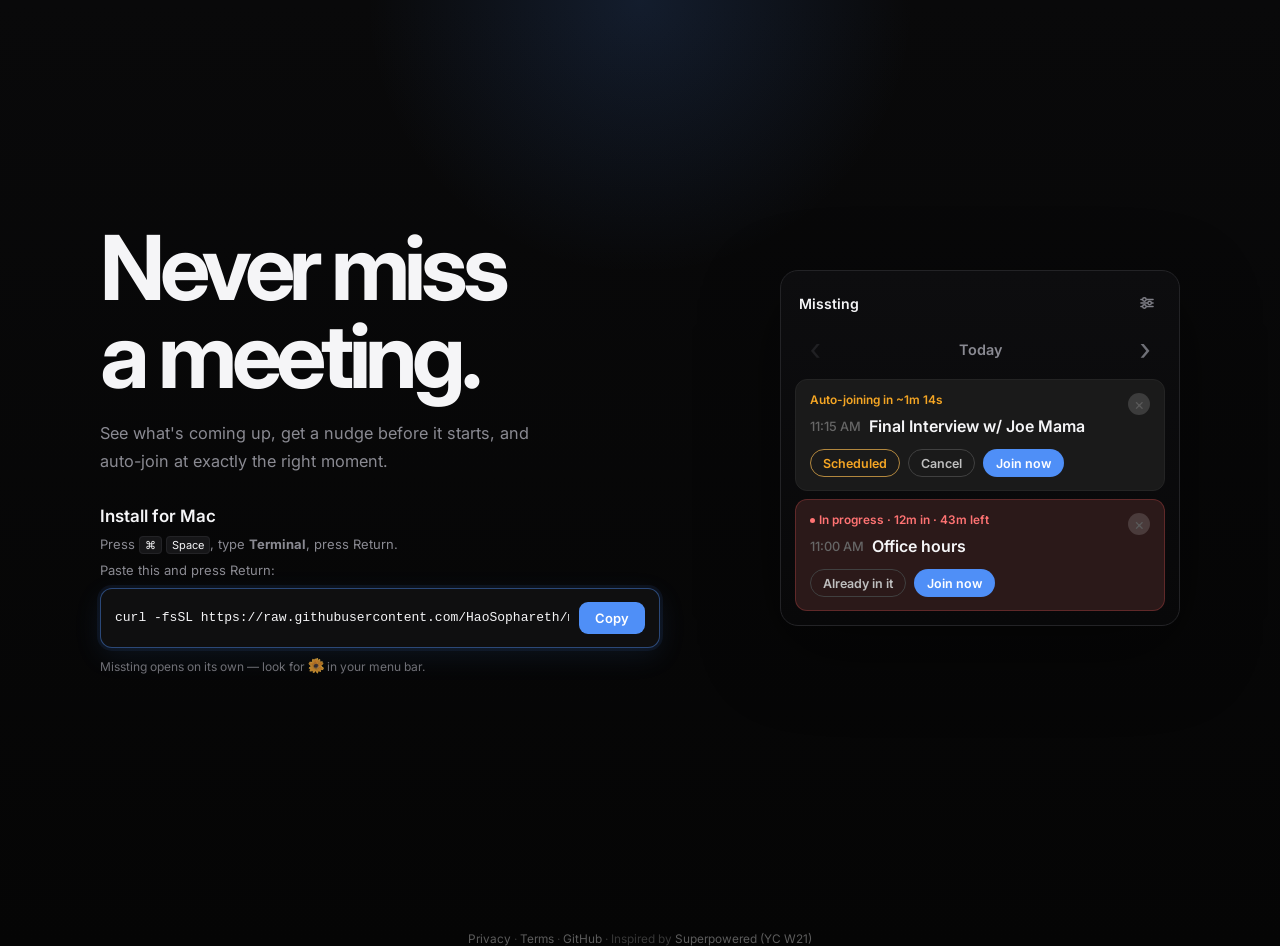
==== index.html @ d088565a "Bring back the quick Cmd+Space/Terminal instruction as a short line, not a full step" ====
<!DOCTYPE html>
<html lang="en">
  <head>
    <meta charset="UTF-8" />
    <meta name="viewport" content="width=device-width, initial-scale=1.0" />
    <title>Missting</title>
    <meta
      name="description"
      content="A menu bar app that notifies and auto-launches Google Calendar links so you're always early."
    />
    <link rel="preconnect" href="https://fonts.googleapis.com" />
    <link rel="preconnect" href="https://fonts.gstatic.com" crossorigin />
    <link
      href="https://fonts.googleapis.com/css2?family=Inter:wght@400;500;600;700&display=swap"
      rel="stylesheet"
    />
    <meta name="google-site-verification" content="tutyI9wgBFtvpAiHWg-gP54m5oDNuM5qcjqI5n4afNY" />
    <link rel="icon" type="image/png" href="/favicon.png" />
    <link rel="stylesheet" href="styles.css" />
    <script src="script.js" defer></script>
  </head>
  <body>
    <main class="page">
      <section class="hero">
        <div class="copy">
          <h1>Never miss a meeting.</h1>
          <p class="lede">
            See what's coming up, get a nudge before it starts, and
            <span class="nowrap">auto-join at exactly the right moment.</span>
          </p>
          <div class="install-help">
            <p class="install-title">Install for Mac</p>
            <p class="install-lede">Press <kbd>⌘</kbd> <kbd>Space</kbd>, type <strong>Terminal</strong>, press Return.</p>
            <p class="install-lede">Paste this and press Return:</p>
            <div class="install-cmd">
              <code id="install-cmd-text">curl -fsSL https://raw.githubusercontent.com/HaoSophareth/missting/main/install.sh | bash</code>
              <button type="button" class="copy-btn" id="install-copy">Copy</button>
            </div>
            <p class="install-hint">Missting opens on its own — look for <img src="/favicon.png" width="16" height="16" alt="Missting" class="inline-logo"> in your menu bar.</p>
          </div>
        </div>

        <div class="preview-stack">
          <div class="preview scenario" aria-label="Day by day meeting preview">
            <div class="preview-header">
              <span class="preview-app-name">Missting</span>
              <div class="preview-header-right">
                <button type="button" class="preview-icon-btn" id="settings-toggle" aria-label="Open settings">
                  <svg width="14" height="14" viewBox="0 0 16 16" fill="none" aria-hidden="true">
                    <line x1="1" y1="4" x2="15" y2="4" stroke="currentColor" stroke-width="1.5" stroke-linecap="round"/>
                    <line x1="1" y1="8" x2="15" y2="8" stroke="currentColor" stroke-width="1.5" stroke-linecap="round"/>
                    <line x1="1" y1="12" x2="15" y2="12" stroke="currentColor" stroke-width="1.5" stroke-linecap="round"/>
                    <circle cx="5" cy="4" r="2" fill="#0d0d0f" stroke="currentColor" stroke-width="1.5"/>
                    <circle cx="11" cy="8" r="2" fill="#0d0d0f" stroke="currentColor" stroke-width="1.5"/>
                    <circle cx="5" cy="12" r="2" fill="#0d0d0f" stroke="currentColor" stroke-width="1.5"/>
                  </svg>
                </button>
              </div>
            </div>

            <div id="meetings-view">
            <div class="day-switcher">
              <button type="button" class="day-arrow" data-day-nav="prev" aria-label="Previous day">
                &#8249;
              </button>
              <div class="preview-day" data-day-label>Today</div>
              <button type="button" class="day-arrow" data-day-nav="next" aria-label="Next day">
                &#8250;
              </button>
            </div>

            <div class="day-panel is-active" data-day-panel="0">
              <article class="meeting-card meeting-card-scheduled" data-meeting-card data-state="scheduled" data-base-style="scheduled" data-status-unscheduled="In ~1m 15s" data-status-scheduled="Auto-joining in ~1m 15s" data-status-joined="In ~1m 15s" data-dismissable-card data-join-url="https://meet.google.com/abc-defg-hij" id="soon-card">
                <button type="button" class="dismiss-button" aria-label="Dismiss meeting" data-dismiss-card>×</button>
                <p class="status status-scheduled" data-card-status id="soon-status">Auto-joining in ~1m 15s</p>
                <div class="meeting-row">
                  <span class="time">11:15 AM</span>
                  <span class="title">Final Interview w/ Joe Mama</span>
                </div>
                <div class="chip-row">
                  <button type="button" class="chip chip-button chip-scheduled" data-card-primary-action>Scheduled</button>
                  <button type="button" class="chip chip-button chip-muted" data-card-secondary-action>Cancel</button>
                  <button type="button" class="chip chip-button chip-primary" data-card-join-action>Join now</button>
                </div>
              </article>

              <article class="meeting-card meeting-card-inprogress" data-inprogress-card data-dismissable-card data-join-url="https://meet.google.com/xyz-pqrs-tuv">
                <button type="button" class="dismiss-button" aria-label="Dismiss meeting" data-dismiss-card>
                  ×
                </button>
                <p class="status status-inprogress"><span class="status-dot"></span>In progress · 12m in · 43m left</p>
                <div class="meeting-row">
                  <span class="time">11:00 AM</span>
                  <span class="title">Office hours</span>
                </div>
                <div class="chip-row">
                  <button type="button" class="chip chip-button chip-muted" data-inprogress-mark>Already in it</button>
                  <button type="button" class="chip chip-button chip-primary" data-inprogress-join>Join now</button>
                </div>
              </article>

            </div>

            <div class="day-panel" data-day-panel="1" hidden>
              <article
                class="meeting-card meeting-card-live"
                data-meeting-card
                data-state="unscheduled"
                data-base-style="live"
                data-status-unscheduled="In ~27h"
                data-status-scheduled="Auto-joining in ~27h"
                data-status-joined="In ~27h"
                data-dismissable-card
                data-join-url="https://meet.google.com/jkl-mnop-qrs"
              >
                <button type="button" class="dismiss-button" aria-label="Dismiss meeting" data-dismiss-card>
                  ×
                </button>
                <p class="status status-live" data-card-status>In ~27h</p>
                <div class="meeting-row">
                  <span class="time">2:00 PM</span>
                  <span class="title">Phareth x Chelsea</span>
                </div>
                <div class="chip-row">
                  <button type="button" class="chip chip-button chip-muted" data-card-primary-action>
                    Auto-join
                  </button>
                  <button type="button" class="chip chip-button chip-primary" data-card-join-action>
                    Join now
                  </button>
                </div>
              </article>

              <article class="meeting-card meeting-card-warm" data-pending-card data-dismissable-card data-join-url="https://meet.google.com/mno-wxyz-klm">
                <button type="button" class="dismiss-button" aria-label="Dismiss meeting" data-dismiss-card>
                  ×
                </button>
                <p class="status status-warm">Pending invite</p>
                <div class="meeting-row">
                  <span class="time">4:30 PM</span>
                  <span class="title">All-hands meeting 180DC</span>
                </div>
                <div class="chip-row">
                  <button type="button" class="chip chip-button chip-primary" data-pending-accept>Accept</button>
                  <button type="button" class="chip chip-button chip-muted" data-pending-decline>Decline</button>
                </div>
              </article>
            </div>
            </div><!-- /meetings-view -->

            <div id="settings-view" hidden>
              <div class="settings-divider"></div>
              <div class="settings-row">
                <span class="settings-label">Notify before meetings</span>
                <div class="minute-stepper">
                  <button type="button" class="stepper-btn" data-stepper="notify" data-dir="-1">−</button>
                  <span class="stepper-display"><input class="stepper-input" data-stepper-val="notify" value="10" min="0" />m</span>
                  <button type="button" class="stepper-btn" data-stepper="notify" data-dir="1">+</button>
                </div>
              </div>
              <div class="settings-divider"></div>
              <div class="settings-row">
                <span class="settings-label">Auto-join before start</span>
                <div class="minute-stepper">
                  <button type="button" class="stepper-btn" data-stepper="autojoin" data-dir="-1">−</button>
                  <span class="stepper-display"><input class="stepper-input" data-stepper-val="autojoin" value="5" min="0" />m</span>
                  <button type="button" class="stepper-btn" data-stepper="autojoin" data-dir="1">+</button>
                </div>
              </div>
              <div class="settings-divider"></div>
              <div class="settings-section-label">Calendars</div>
              <button type="button" class="settings-cal-row" data-setting-toggle="cal-personal">
                <span class="cal-dot" style="background:#4f8ff7"></span>
                <span class="cal-name">Personal</span>
                <span class="setting-check is-checked" data-setting-check="cal-personal">
                  <svg width="14" height="14" viewBox="0 0 14 14" fill="none"><circle cx="7" cy="7" r="7" fill="#4f8ff7"/><path d="M3.5 7l2.5 2.5 4.5-5" stroke="#fff" stroke-width="1.5" stroke-linecap="round" stroke-linejoin="round"/></svg>
                </span>
              </button>
              <button type="button" class="settings-cal-row" data-setting-toggle="cal-work">
                <span class="cal-dot" style="background:#33c76b"></span>
                <span class="cal-name">Work</span>
                <span class="setting-check is-checked" data-setting-check="cal-work">
                  <svg width="14" height="14" viewBox="0 0 14 14" fill="none"><circle cx="7" cy="7" r="7" fill="#4f8ff7"/><path d="M3.5 7l2.5 2.5 4.5-5" stroke="#fff" stroke-width="1.5" stroke-linecap="round" stroke-linejoin="round"/></svg>
                </span>
              </button>
              <button type="button" class="settings-cal-row" data-setting-toggle="cal-minerva">
                <span class="cal-dot" style="background:#a78bfa"></span>
                <span class="cal-name">Minerva</span>
                <span class="setting-check is-checked" data-setting-check="cal-minerva">
                  <svg width="14" height="14" viewBox="0 0 14 14" fill="none"><circle cx="7" cy="7" r="7" fill="#4f8ff7"/><path d="M3.5 7l2.5 2.5 4.5-5" stroke="#fff" stroke-width="1.5" stroke-linecap="round" stroke-linejoin="round"/></svg>
                </span>
              </button>
            </div><!-- /settings-view -->

          </div>
        </div>
      </section>
    </main>
  <footer class="page-footer">
    <a href="/privacy" id="privacy-link">Privacy</a> · <a href="/terms" id="terms-link">Terms</a> · <a href="https://github.com/HaoSophareth/missting" target="_blank" rel="noopener">GitHub</a> · Inspired by <a href="https://superpowered.me/download" target="_blank" rel="noopener">Superpowered (YC W21)</a>
  </footer>

  <div class="notif-toast" id="notif-toast" aria-live="assertive" hidden>
    <div class="notif-row-top">
      <span class="notif-status">Auto-joining in about 1 minute</span>
      <button type="button" class="notif-join-btn">Join now</button>
      <button type="button" class="notif-x" id="notif-close" aria-label="Dismiss">
        <svg width="8" height="8" viewBox="0 0 8 8" fill="none"><path d="M1 1l6 6M7 1L1 7" stroke="currentColor" stroke-width="1.5" stroke-linecap="round"/></svg>
      </button>
    </div>
    <div class="notif-divider"></div>
    <div class="notif-row-bottom">
      <span class="notif-time">11:15 AM</span>
      <span class="notif-title">Final Interview w/ Joe Mama</span>
      <button type="button" class="notif-secondary-btn" id="notif-cancel">Cancel</button>
    </div>
  </div>

  <div class="modal-overlay" id="privacy-overlay" hidden>
    <div class="modal-card" role="dialog" aria-modal="true" aria-labelledby="privacy-modal-title">
      <button type="button" class="modal-close" id="privacy-close" aria-label="Close">
        <svg width="10" height="10" viewBox="0 0 8 8" fill="none"><path d="M1 1l6 6M7 1L1 7" stroke="currentColor" stroke-width="1.5" stroke-linecap="round"/></svg>
      </button>
      <div class="modal-body" id="privacy-modal-body">
        <h1>Privacy Policy</h1>
        <p class="updated">Last updated August 10, 2026</p>

        <h2>What we access</h2>
        <p>Missting connects to your Google Calendar to read your upcoming events. We access event titles, start and end times, and video conference links (such as Google Meet URLs).</p>

        <h2>How we use it</h2>
        <p>Your calendar data is used solely to display your meetings in the app, send you reminders, and open join links at the right time. Nothing else.</p>

        <h2>What we don't do</h2>
        <p>We do not store your calendar data on any server. Everything is fetched directly from Google's API and lives only on your device. We do not sell, share, or transmit your data to any third party.</p>

        <h2>How your data is protected</h2>
        <p>All communication with Google's API happens over HTTPS/TLS, so your calendar data is encrypted in transit. Your OAuth access and refresh tokens — the credentials that let Missting read your calendar — are stored in the macOS Keychain, which encrypts them at rest and restricts access to Missting itself, not in a plain settings file. Meeting details (titles, times, join links) are held only in memory and in macOS's standard app storage on your device; they are never uploaded anywhere. Revoking access or deleting the app removes this data.</p>

        <h2>Authentication</h2>
        <p>Missting uses OAuth 2.0 with PKCE to connect your Google account. No passwords are ever stored. You can revoke access at any time from your <a href="https://myaccount.google.com/permissions" target="_blank" rel="noopener">Google account settings</a>, or by signing out inside Missting, which deletes the stored tokens from the Keychain immediately.</p>

        <h2>Contact</h2>
        <p>Questions? Email <a href="mailto:haosophareth070@gmail.com">haosophareth070@gmail.com</a>.</p>
      </div>
    </div>
  </div>

  <div class="modal-overlay" id="terms-overlay" hidden>
    <div class="modal-card" role="dialog" aria-modal="true" aria-labelledby="terms-modal-title">
      <button type="button" class="modal-close" id="terms-close" aria-label="Close">
        <svg width="10" height="10" viewBox="0 0 8 8" fill="none"><path d="M1 1l6 6M7 1L1 7" stroke="currentColor" stroke-width="1.5" stroke-linecap="round"/></svg>
      </button>
      <div class="modal-body" id="terms-modal-body">
        <h1>Terms of Service</h1>
        <p class="updated">Last updated May 15, 2026</p>

        <h2>Acceptance</h2>
        <p>By downloading or using Missting, you agree to these terms. If you do not agree, do not use the app.</p>

        <h2>What Missting does</h2>
        <p>Missting is a macOS menu bar application that reads your Google Calendar to surface upcoming meetings and help you join them on time. It is provided free of charge.</p>

        <h2>Your Google account</h2>
        <p>Missting accesses your Google Calendar via OAuth 2.0. You authorize this access and can revoke it at any time from your <a href="https://myaccount.google.com/permissions" target="_blank" rel="noopener">Google account settings</a>. We only request the minimum scopes needed to read your calendar events.</p>

        <h2>No warranties</h2>
        <p>Missting is provided "as is" without warranties of any kind. We do not guarantee that the app will be error-free, uninterrupted, or that meeting reminders will fire at any specific time.</p>

        <h2>Limitation of liability</h2>
        <p>To the fullest extent permitted by law, the developer of Missting is not liable for any missed meetings, lost data, or other damages arising from use of the app.</p>

        <h2>Changes</h2>
        <p>We may update these terms from time to time. Continued use of the app after changes are posted constitutes acceptance of the updated terms.</p>

        <h2>Contact</h2>
        <p>Questions? Email <a href="mailto:haosophareth070@gmail.com">haosophareth070@gmail.com</a>.</p>
      </div>
    </div>
  </div>
  </body>
</html>
---- styles.css ----
:root {
  --bg: #050505;
  --panel: #0f0f10;
  --panel-2: #161618;
  --border: #232326;
  --text: #f5f5f7;
  --muted: #8a8a92;
  --blue: #4f8ff7;
  --blue-soft: rgba(79, 143, 247, 0.16);
  --card-gray: #1a1a1a;
  --card-border: #242424;
  --purple: #a78bfa;
  --amber: #f5a624;
  --green: #33c76b;
}

* {
  box-sizing: border-box;
}

body {
  margin: 0;
  min-height: 100vh;
  overflow-x: hidden;
  font-family: "Inter", sans-serif;
  color: var(--text);
  background:
    radial-gradient(circle at top, rgba(79, 143, 247, 0.15), transparent 24%),
    linear-gradient(180deg, #09090a 0%, var(--bg) 100%);
}

a {
  color: inherit;
  text-decoration: none;
}

button {
  font: inherit;
  appearance: none;
  -webkit-appearance: none;
}

button:focus,
button:focus-visible,
a:focus,
a:focus-visible {
  outline: none;
  box-shadow: none;
}

.page {
  width: min(1080px, calc(100% - 32px));
  margin: 0 auto;
  min-height: 100vh;
  display: flex;
  flex-direction: column;
  justify-content: center;
  padding: 48px 0;
}

.page-footer {
  margin: 32px 0 0;
  text-align: center;
  font-size: 0.74rem;
  color: rgba(255, 255, 255, 0.2);
}

.page-footer a {
  color: rgba(255, 255, 255, 0.35);
  text-decoration: none;
  transition: color 160ms ease;
}

.page-footer a:hover {
  color: rgba(255, 255, 255, 0.6);
}

.modal-overlay {
  position: fixed;
  inset: 0;
  background: rgba(0, 0, 0, 0.6);
  backdrop-filter: blur(4px);
  display: flex;
  align-items: center;
  justify-content: center;
  padding: 24px;
  z-index: 10000;
}

.modal-overlay[hidden] {
  display: none;
}

.modal-card {
  position: relative;
  width: 100%;
  max-width: 1040px;
  max-height: 94vh;
  overflow-y: auto;
  background: var(--panel);
  border: 1px solid var(--border);
  border-radius: 16px;
  padding: 44px 64px 44px;
}

.modal-close {
  position: absolute;
  top: 16px;
  right: 16px;
  width: 26px;
  height: 26px;
  display: flex;
  align-items: center;
  justify-content: center;
  border-radius: 50%;
  border: none;
  background: var(--panel-2);
  color: var(--muted);
  cursor: pointer;
  transition: color 160ms ease, background 160ms ease;
}

.modal-close:hover {
  color: var(--text);
  background: var(--border);
}

.modal-body h1 {
  margin: 0 0 6px;
  max-width: none;
  font-size: 1.8rem;
  line-height: 1.25;
  font-weight: 700;
  letter-spacing: -0.02em;
  text-wrap: wrap;
  color: var(--text);
}

.modal-body .updated {
  font-size: 0.84rem;
  color: var(--muted);
  margin: 0 0 22px;
}

.modal-body h2 {
  font-size: 1.02rem;
  font-weight: 600;
  color: var(--text);
  margin: 18px 0 6px;
}

.modal-body p {
  font-size: 0.92rem;
  line-height: 1.6;
  color: var(--muted);
  margin: 0 0 8px;
}

.modal-body a {
  color: var(--blue);
  text-decoration: none;
}

.modal-body a:hover {
  text-decoration: underline;
}

.modal-loading {
  font-size: 0.86rem;
  color: var(--muted);
}

.hero {
  display: grid;
  grid-template-columns: minmax(0, 1fr) 400px;
  gap: 48px;
  align-items: center;
}

.copy {
  max-width: 560px;
}

.eyebrow {
  margin: 0 0 18px;
  color: var(--muted);
  font-size: 0.82rem;
  font-weight: 600;
  letter-spacing: 0.12em;
  text-transform: uppercase;
}

h1 {
  margin: 0;
  max-width: 9ch;
  font-size: clamp(2.9rem, 7vw, 5.6rem);
  line-height: 0.98;
  letter-spacing: -0.06em;
  text-wrap: balance;
}

.lede {
  max-width: 38rem;
  margin: 20px 0 0;
  color: var(--muted);
  font-size: 1.02rem;
  line-height: 1.7;
}

.nowrap {
  white-space: nowrap;
}

.actions {
  display: flex;
  flex-wrap: wrap;
  gap: 12px;
  margin-top: 28px;
}

.button {
  display: inline-flex;
  align-items: center;
  justify-content: center;
  min-height: 46px;
  padding: 0 18px;
  border-radius: 999px;
  font-size: 0.95rem;
  font-weight: 600;
  transition:
    transform 160ms ease,
    border-color 160ms ease,
    background-color 160ms ease;
}

.button:hover {
  transform: translateY(-1px);
}

.button-primary {
  background: var(--blue);
  color: white;
  gap: 7px;
}

.apple-icon {
  width: 16px;
  height: 16px;
  fill: currentColor;
  flex-shrink: 0;
}

.button-secondary {
  border: 1px solid var(--border);
  background: rgba(255, 255, 255, 0.02);
  gap: 8px;
}

.github-icon {
  width: 16px;
  height: 16px;
  fill: currentColor;
  flex-shrink: 0;
}

.preview {
  padding: 14px;
  border: 1px solid var(--border);
  border-radius: 18px;
  background: linear-gradient(180deg, #0d0d0f 0%, #080809 100%);
  box-shadow: 0 24px 80px rgba(0, 0, 0, 0.45);
}

.preview-stack {
  height: 360px;
  overflow: visible;
}

.meeting-row,
.chip-row,
.day-switcher {
  display: flex;
  align-items: center;
}

.preview-day {
  color: var(--muted);
}

.day-switcher {
  justify-content: space-between;
  gap: 12px;
  padding: 4px 4px 14px;
}

.day-arrow {
  width: 32px;
  height: 32px;
  display: inline-flex;
  align-items: center;
  justify-content: center;
  border: 0;
  background: transparent;
  color: #6f7077;
  font-size: 2rem;
  line-height: 1;
  cursor: pointer;
  transition:
    color 160ms ease,
    transform 160ms ease,
    opacity 160ms ease;
}

.day-arrow:hover {
  color: var(--text);
  transform: translateY(-1px);
}

.day-arrow:disabled {
  opacity: 0.2;
  cursor: default;
  transform: none;
}

.preview-day {
  flex: 1;
  text-align: center;
  font-size: 0.9rem;
  font-weight: 600;
}

.day-panel[hidden] {
  display: none;
}

.meeting-card {
  position: relative;
  padding: 13px 14px;
  border: 1px solid var(--card-border);
  border-radius: 12px;
  background: var(--card-gray);
}

.meeting-card + .meeting-card {
  margin-top: 8px;
}

.meeting-card-live {
  background: var(--card-gray);
  border-color: var(--card-border);
}

.meeting-card-inprogress {
  background: rgb(43, 25, 25);
  border-color: rgba(255, 89, 89, 0.25);
}

.meeting-card-joined {
  background: rgb(18, 38, 23);
  border-color: rgba(51, 199, 107, 0.25);
}

.meeting-card-warm {
  background: rgb(31, 25, 15);
  border-color: rgba(245, 191, 76, 0.2);
}

.meeting-card-scheduled {
  background: var(--card-gray);
  border-color: var(--card-border);
}

.dismiss-button {
  position: absolute;
  top: 13px;
  right: 14px;
  width: 22px;
  height: 22px;
  display: inline-flex;
  align-items: center;
  justify-content: center;
  border: 0;
  border-radius: 999px;
  background: rgba(255, 255, 255, 0.15);
  color: #5a5a5a;
  font-size: 1rem;
  line-height: 1;
  cursor: pointer;
  transition:
    color 160ms ease,
    background-color 160ms ease,
    transform 160ms ease;
}

.dismiss-button:hover {
  color: var(--text);
  background: rgba(255, 255, 255, 0.1);
  transform: translateY(-1px);
}

.status {
  margin: 0 36px 9px 0;
  color: #6f7077;
  font-size: 0.74rem;
  font-weight: 600;
}

.status-dot {
  display: inline-block;
  width: 5px;
  height: 5px;
  border-radius: 50%;
  background: currentColor;
  vertical-align: middle;
  margin-right: 4px;
  margin-bottom: 1px;
}

.status-inprogress {
  color: rgb(255, 115, 115);
}

.status-live {
  color: var(--purple);
}

.status-joined {
  color: var(--green);
}

.status-warm {
  color: var(--amber);
}

.status-scheduled {
  color: var(--amber);
}

.meeting-row {
  gap: 8px;
}

.time {
  color: #666;
  font-size: 0.8rem;
  font-weight: 500;
}

.title {
  color: var(--text);
  font-size: 1rem;
  font-weight: 600;
}

.chip-row {
  gap: 8px;
  margin-top: 13px;
}

.chip {
  display: inline-flex;
  align-items: center;
  min-height: 28px;
  padding: 4px 12px;
  border-radius: 999px;
  font-size: 0.78rem;
  font-weight: 600;
}

.chip-button {
  cursor: pointer;
  transition:
    transform 160ms ease,
    opacity 160ms ease,
    border-color 160ms ease,
    background-color 160ms ease,
    color 160ms ease;
}

.chip-button:hover {
  transform: translateY(-1px);
}

.chip-button:active {
  transform: translateY(0);
  opacity: 0.86;
}

.chip-muted {
  background: transparent;
  border: 1px solid #404040;
  color: #bfbfbf;
}

.chip-primary {
  background: var(--blue);
  color: #fff;
  border: 1px solid rgba(79, 143, 247, 0.92);
}

.chip-joined {
  background: rgba(51, 199, 107, 0.12);
  color: #6fe59a;
  border: 1px solid rgba(51, 199, 107, 0.22);
}


.chip-scheduled {
  background: transparent;
  color: var(--amber);
  border: 1px solid rgba(243, 182, 77, 0.7);
}

.is-hidden {
  display: none !important;
}

/* Preview header */
.preview-header {
  display: flex;
  align-items: center;
  justify-content: space-between;
  padding: 4px 4px 12px;
}

.preview-app-name {
  font-size: 0.88rem;
  font-weight: 600;
  color: var(--text);
}

.preview-header-right {
  display: flex;
  align-items: center;
  gap: 8px;
}

.preview-icon-btn {
  display: inline-flex;
  align-items: center;
  justify-content: center;
  width: 28px;
  height: 28px;
  border: 0;
  background: transparent;
  color: #808088;
  cursor: pointer;
  border-radius: 6px;
  transition: color 160ms ease;
}

.preview-icon-btn:hover,
.preview-icon-btn.is-active {
  color: var(--blue);
}

.preview-refresh-btn {
  font: inherit;
  font-size: 0.72rem;
  color: #808088;
  padding: 3px 10px;
  border-radius: 999px;
  border: 0.5px solid rgba(255,255,255,0.2);
  background: transparent;
  cursor: pointer;
  transition: color 160ms ease;
}

.preview-refresh-btn:hover {
  color: var(--text);
}

/* Settings panel */
.settings-divider {
  height: 0.5px;
  background: rgba(255,255,255,0.08);
  margin: 0;
}

.settings-row {
  display: flex;
  align-items: center;
  justify-content: space-between;
  padding: 11px 4px;
  gap: 12px;
  width: 100%;
}

.settings-row-btn {
  background: transparent;
  border: 0;
  font: inherit;
  cursor: pointer;
  text-align: left;
  transition: opacity 160ms ease;
}

.settings-row-btn:hover { opacity: 0.8; }

.settings-label {
  font-size: 0.82rem;
  font-weight: 500;
  color: var(--text);
}

.settings-section-label {
  font-size: 0.82rem;
  font-weight: 500;
  color: var(--text);
  padding: 12px 4px 6px;
}

.minute-stepper {
  display: flex;
  align-items: center;
  gap: 6px;
  flex-shrink: 0;
}

.stepper-btn {
  width: 22px;
  height: 22px;
  display: inline-flex;
  align-items: center;
  justify-content: center;
  border: 0;
  border-radius: 999px;
  background: rgba(255,255,255,0.18);
  color: #999;
  font-size: 1rem;
  line-height: 1;
  cursor: pointer;
  transition: background 160ms ease;
}

.stepper-btn:hover { background: rgba(255,255,255,0.26); }

.stepper-display {
  font-size: 0.78rem;
  font-weight: 500;
  color: var(--text);
  background: rgba(255,255,255,0.18);
  padding: 2px 7px;
  border-radius: 6px;
  min-width: 48px;
  text-align: center;
  display: flex;
  align-items: center;
  gap: 2px;
}

.stepper-input {
  background: transparent;
  border: 0;
  color: var(--text);
  font: inherit;
  font-size: 0.78rem;
  font-weight: 500;
  width: 28px;
  text-align: right;
  outline: none;
  -moz-appearance: textfield;
}

.stepper-input::-webkit-outer-spin-button,
.stepper-input::-webkit-inner-spin-button {
  -webkit-appearance: none;
}

.setting-check svg { display: block; }

.setting-check:not(.is-checked) svg circle { fill: transparent; stroke: rgba(255,255,255,0.25); stroke-width: 1; }
.setting-check:not(.is-checked) svg path { display: none; }

.settings-cal-row {
  display: flex;
  align-items: center;
  gap: 9px;
  width: 100%;
  padding: 7px 4px;
  border: 0;
  background: transparent;
  font: inherit;
  cursor: pointer;
  text-align: left;
  transition: opacity 160ms ease;
}

.settings-cal-row:hover { opacity: 0.8; }

.cal-dot {
  width: 9px;
  height: 9px;
  border-radius: 50%;
  flex-shrink: 0;
}

.cal-name {
  flex: 1;
  font-size: 0.78rem;
  color: rgba(255,255,255,0.85);
}

.settings-cal-row:has(.setting-check:not(.is-checked)) .cal-name {
  color: rgba(255,255,255,0.35);
}

.minerva-status {
  display: flex;
  align-items: center;
  font-size: 0.72rem;
  font-weight: 500;
  color: #33c76b;
  flex-shrink: 0;
}

.features {
  display: grid;
  grid-template-columns: repeat(4, minmax(0, 1fr));
  gap: 12px;
  margin-top: 18px;
}

.feature {
  padding: 22px 20px;
  border: 1px solid var(--border);
  border-radius: 16px;
  background: rgba(255, 255, 255, 0.02);
}

.feature-title {
  margin: 0 0 8px;
  color: var(--text);
  font-size: 0.9rem;
  font-weight: 600;
}

.feature-copy {
  margin: 0;
  color: var(--muted);
  font-size: 0.84rem;
  line-height: 1.6;
}

@media (max-width: 900px) {
  .hero {
    grid-template-columns: minmax(0, 1fr);
    min-height: auto;
    padding: 28px 0 10px;
  }

  .copy {
    max-width: none;
    min-width: 0;
  }

  .preview-stack {
    max-width: 360px;
  }

  .features {
    grid-template-columns: 1fr;
  }

  /* Decorative floating-alert demo has nowhere to sit once the hero
     drops to a single column — it would just cover the heading. */
  .notif-toast {
    display: none;
  }
}

@media (max-width: 560px) {
  .page {
    width: min(100% - 20px, 1080px);
    padding: 20px 0 28px;
  }

  h1 {
    font-size: 3rem;
  }

  .button {
    width: 100%;
  }

  .preview-stack {
    max-width: 100%;
    min-width: 0;
  }

  .chip-row {
    flex-wrap: wrap;
  }

  /* Let the "auto-join..." phrase wrap instead of forcing an
     unbreakable line wider than a narrow viewport. */
  .lede .nowrap {
    white-space: normal;
  }
}

/* Floating alert — matches FloatingAlertView.swift exactly */
.notif-toast {
  position: fixed;
  top: 20px;
  right: 20px;
  width: 380px;
  background: rgb(33, 33, 33);
  border: 0.5px solid rgba(255,255,255,0.07);
  border-radius: 14px;
  box-shadow: 0 12px 48px rgba(0,0,0,0.7);
  z-index: 9999;
  transform: translateX(calc(100% + 28px));
  opacity: 0;
  transition: transform 420ms cubic-bezier(0.34,1.1,0.64,1), opacity 300ms ease;
  overflow: hidden;
}

.notif-toast.is-visible {
  transform: translateX(0);
  opacity: 1;
}

.notif-row-top {
  display: flex;
  align-items: center;
  gap: 8px;
  padding: 12px 14px 10px;
}

.notif-status {
  flex: 1;
  font-size: 0.76rem;
  font-weight: 500;
  color: #f5a624;
}

.notif-join-btn {
  background: transparent;
  border: 0;
  font: inherit;
  font-size: 0.76rem;
  font-weight: 500;
  color: #4f8ff7;
  cursor: pointer;
  padding: 0;
  transition: opacity 160ms ease;
}

.notif-join-btn:hover { opacity: 0.75; }

.notif-x {
  width: 18px;
  height: 18px;
  display: inline-flex;
  align-items: center;
  justify-content: center;
  border: 0;
  border-radius: 50%;
  background: rgba(255,255,255,0.2);
  color: rgba(255,255,255,0.4);
  cursor: pointer;
  flex-shrink: 0;
  transition: background 160ms ease;
}

.notif-x:hover { background: rgba(255,255,255,0.28); }

.notif-divider {
  height: 0.5px;
  background: rgba(255,255,255,0.2);
  margin: 0;
}

.notif-row-bottom {
  display: flex;
  align-items: center;
  gap: 8px;
  padding: 10px 14px;
}

.notif-time {
  font-size: 0.75rem;
  font-weight: 500;
  color: rgba(255,255,255,0.45);
  flex-shrink: 0;
  font-variant-numeric: tabular-nums;
}

.notif-title {
  flex: 1;
  font-size: 0.82rem;
  font-weight: 500;
  color: #fff;
  white-space: nowrap;
  overflow: hidden;
  text-overflow: ellipsis;
}

.notif-secondary-btn {
  background: transparent;
  border: 0.5px solid rgba(255,255,255,0.25);
  border-radius: 999px;
  font: inherit;
  font-size: 0.7rem;
  color: rgba(255,255,255,0.5);
  padding: 3px 8px;
  cursor: pointer;
  flex-shrink: 0;
  transition: opacity 160ms ease;
}

.notif-secondary-btn:hover { opacity: 0.75; }

/* Install helper */
.install-help {
  margin-top: 30px;
  max-width: 560px;
}
.install-title {
  font-size: 17px;
  font-weight: 600;
  color: var(--text);
  margin: 0 0 10px;
}
.install-lede {
  margin: 0 0 10px;
  color: var(--muted);
  font-size: 13px;
}
.install-lede kbd {
  background: var(--panel-2);
  border: 1px solid var(--border);
  border-radius: 4px;
  padding: 1px 5px;
  font-size: 11px;
  font-family: inherit;
  color: var(--text);
}
.inline-logo {
  width: 16px;
  height: 16px;
  vertical-align: -3px;
  border-radius: 4px;
}
.install-hint {
  margin: 10px 0 0;
  font-size: 12px;
  line-height: 1.5;
  color: var(--muted);
  opacity: 0.8;
}
.install-cmd {
  display: flex;
  align-items: center;
  gap: 10px;
  width: 100%;
  margin-top: 6px;
  background: var(--panel);
  border: 1px solid rgba(79, 143, 247, 0.45);
  border-radius: 12px;
  padding: 13px 14px;
  box-shadow: 0 0 0 3px rgba(79, 143, 247, 0.08), 0 8px 28px rgba(79, 143, 247, 0.10);
}
.install-cmd code {
  flex: 1;
  min-width: 0;
  font: 13px/1.5 "SF Mono", ui-monospace, Menlo, monospace;
  color: var(--text);
  overflow-x: auto;
  white-space: nowrap;
  scrollbar-width: none;
}
.install-cmd code::-webkit-scrollbar {
  display: none;
}
.copy-btn {
  flex-shrink: 0;
  font-size: 13px;
  font-weight: 600;
  color: white;
  background: var(--blue);
  border: none;
  border-radius: 9px;
  padding: 8px 16px;
  cursor: pointer;
}
.copy-btn:hover {
  filter: brightness(1.1);
}
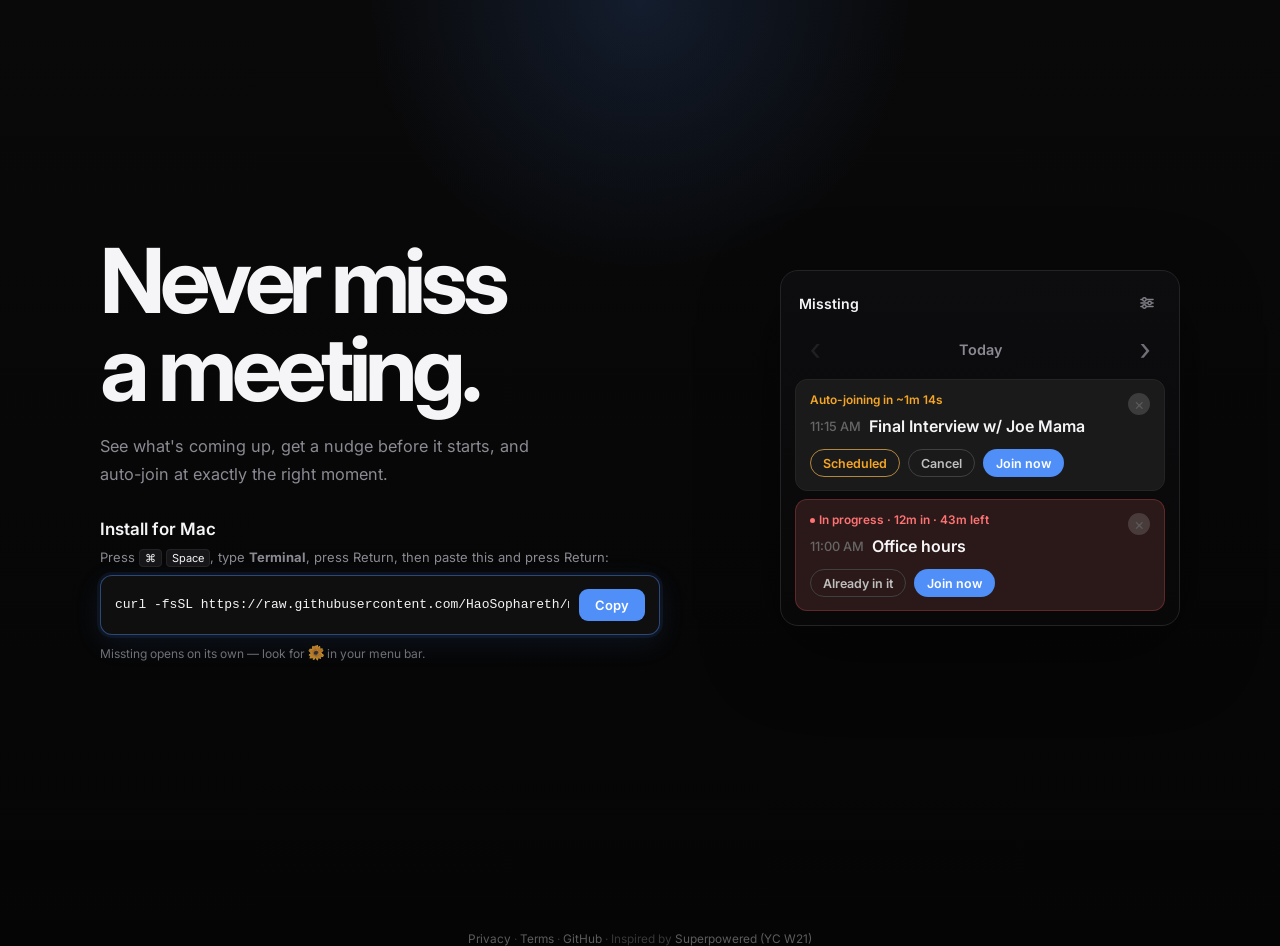
==== commit d190d94b: "Merge the two install instructions into a single line" ====
--- a/index.html
+++ b/index.html
@@ -30,8 +30,7 @@
           </p>
           <div class="install-help">
             <p class="install-title">Install for Mac</p>
-            <p class="install-lede">Press <kbd>⌘</kbd> <kbd>Space</kbd>, type <strong>Terminal</strong>, press Return.</p>
-            <p class="install-lede">Paste this and press Return:</p>
+            <p class="install-lede">Press <kbd>⌘</kbd> <kbd>Space</kbd>, type <strong>Terminal</strong>, press Return, then paste this and press Return:</p>
             <div class="install-cmd">
               <code id="install-cmd-text">curl -fsSL https://raw.githubusercontent.com/HaoSophareth/missting/main/install.sh | bash</code>
               <button type="button" class="copy-btn" id="install-copy">Copy</button>
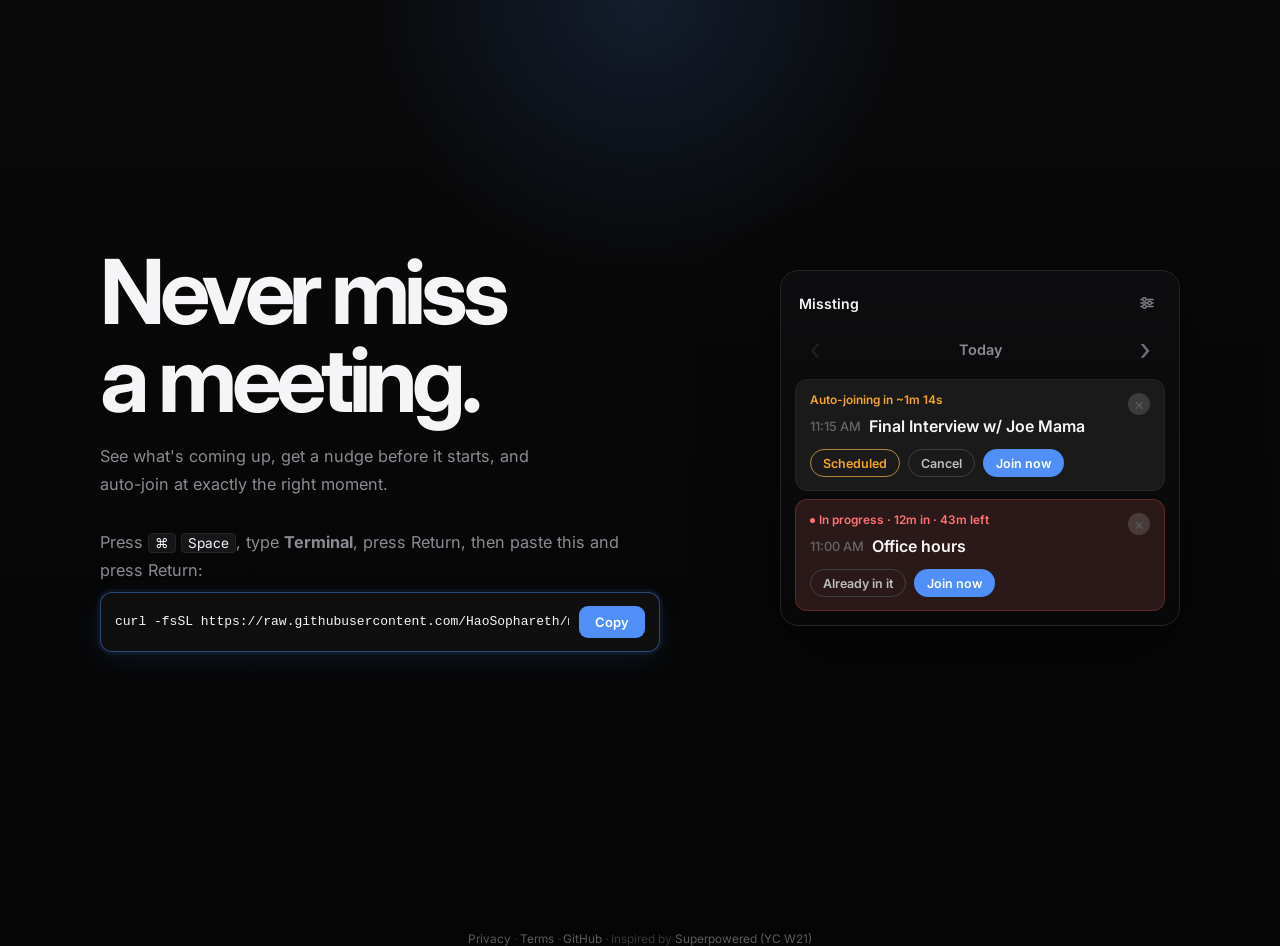
==== commit d58b09a5: "Simplify install section: drop the heading, match lede size, remove closing line" ====
--- a/index.html
+++ b/index.html
@@ -29,13 +29,11 @@
             <span class="nowrap">auto-join at exactly the right moment.</span>
           </p>
           <div class="install-help">
-            <p class="install-title">Install for Mac</p>
             <p class="install-lede">Press <kbd>⌘</kbd> <kbd>Space</kbd>, type <strong>Terminal</strong>, press Return, then paste this and press Return:</p>
             <div class="install-cmd">
               <code id="install-cmd-text">curl -fsSL https://raw.githubusercontent.com/HaoSophareth/missting/main/install.sh | bash</code>
               <button type="button" class="copy-btn" id="install-copy">Copy</button>
             </div>
-            <p class="install-hint">Missting opens on its own — look for <img src="/favicon.png" width="16" height="16" alt="Missting" class="inline-logo"> in your menu bar.</p>
           </div>
         </div>
 
--- a/styles.css
+++ b/styles.css
@@ -917,45 +917,28 @@
   margin-top: 30px;
   max-width: 560px;
 }
-.install-title {
-  font-size: 17px;
-  font-weight: 600;
-  color: var(--text);
-  margin: 0 0 10px;
-}
 .install-lede {
-  margin: 0 0 10px;
+  max-width: 38rem;
+  margin: 0;
   color: var(--muted);
-  font-size: 13px;
+  font-size: 1.02rem;
+  line-height: 1.7;
 }
 .install-lede kbd {
   background: var(--panel-2);
   border: 1px solid var(--border);
   border-radius: 4px;
-  padding: 1px 5px;
-  font-size: 11px;
+  padding: 1px 6px;
+  font-size: 0.85rem;
   font-family: inherit;
   color: var(--text);
-}
-.inline-logo {
-  width: 16px;
-  height: 16px;
-  vertical-align: -3px;
-  border-radius: 4px;
-}
-.install-hint {
-  margin: 10px 0 0;
-  font-size: 12px;
-  line-height: 1.5;
-  color: var(--muted);
-  opacity: 0.8;
 }
 .install-cmd {
   display: flex;
   align-items: center;
   gap: 10px;
   width: 100%;
-  margin-top: 6px;
+  margin-top: 8px;
   background: var(--panel);
   border: 1px solid rgba(79, 143, 247, 0.45);
   border-radius: 12px;
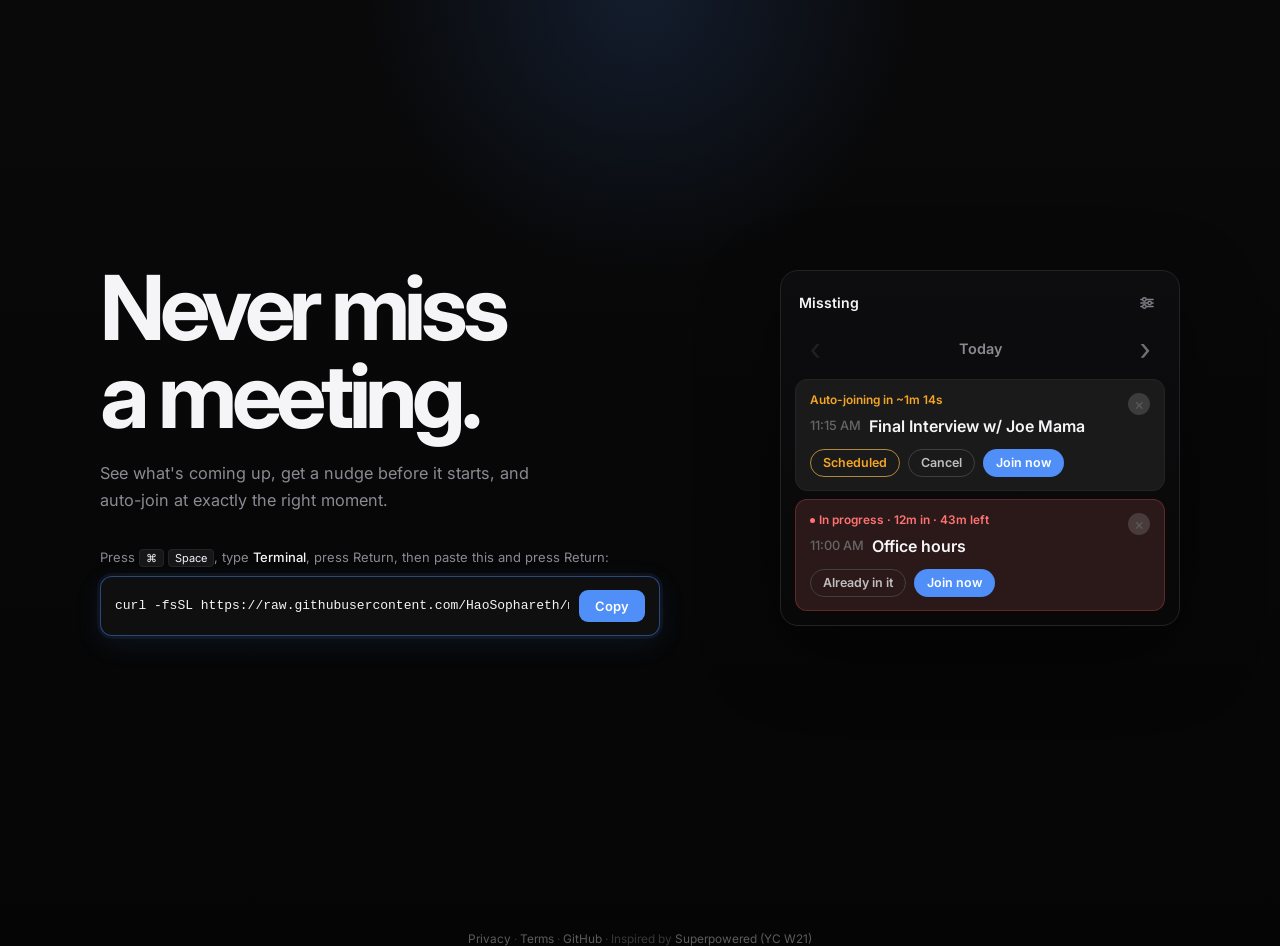
==== commit 7c3bdc72: "Fix landing page demo freezing on "Auto-joining now" The countdown card's timer cleared itself at 0 " ====
--- a/index.html
+++ b/index.html
@@ -67,7 +67,7 @@
             </div>
 
             <div class="day-panel is-active" data-day-panel="0">
-              <article class="meeting-card meeting-card-scheduled" data-meeting-card data-state="scheduled" data-base-style="scheduled" data-status-unscheduled="In ~1m 15s" data-status-scheduled="Auto-joining in ~1m 15s" data-status-joined="In ~1m 15s" data-dismissable-card data-join-url="https://meet.google.com/abc-defg-hij" id="soon-card">
+              <article class="meeting-card meeting-card-scheduled" data-meeting-card data-state="scheduled" data-base-style="scheduled" data-status-unscheduled="In ~1m 15s" data-status-scheduled="Auto-joining in ~1m 15s" data-status-joined="Joined" data-dismissable-card data-join-url="https://meet.google.com/abc-defg-hij" id="soon-card">
                 <button type="button" class="dismiss-button" aria-label="Dismiss meeting" data-dismiss-card>×</button>
                 <p class="status status-scheduled" data-card-status id="soon-status">Auto-joining in ~1m 15s</p>
                 <div class="meeting-row">
--- a/styles.css
+++ b/styles.css
@@ -914,22 +914,26 @@
 
 /* Install helper */
 .install-help {
-  margin-top: 30px;
+  margin-top: 32px;
   max-width: 560px;
 }
 .install-lede {
   max-width: 38rem;
   margin: 0;
   color: var(--muted);
-  font-size: 1.02rem;
-  line-height: 1.7;
+  font-size: 13px;
+  line-height: 1.6;
+}
+.install-lede strong {
+  font-weight: 500;
+  color: var(--text);
 }
 .install-lede kbd {
   background: var(--panel-2);
   border: 1px solid var(--border);
   border-radius: 4px;
   padding: 1px 6px;
-  font-size: 0.85rem;
+  font-size: 11px;
   font-family: inherit;
   color: var(--text);
 }
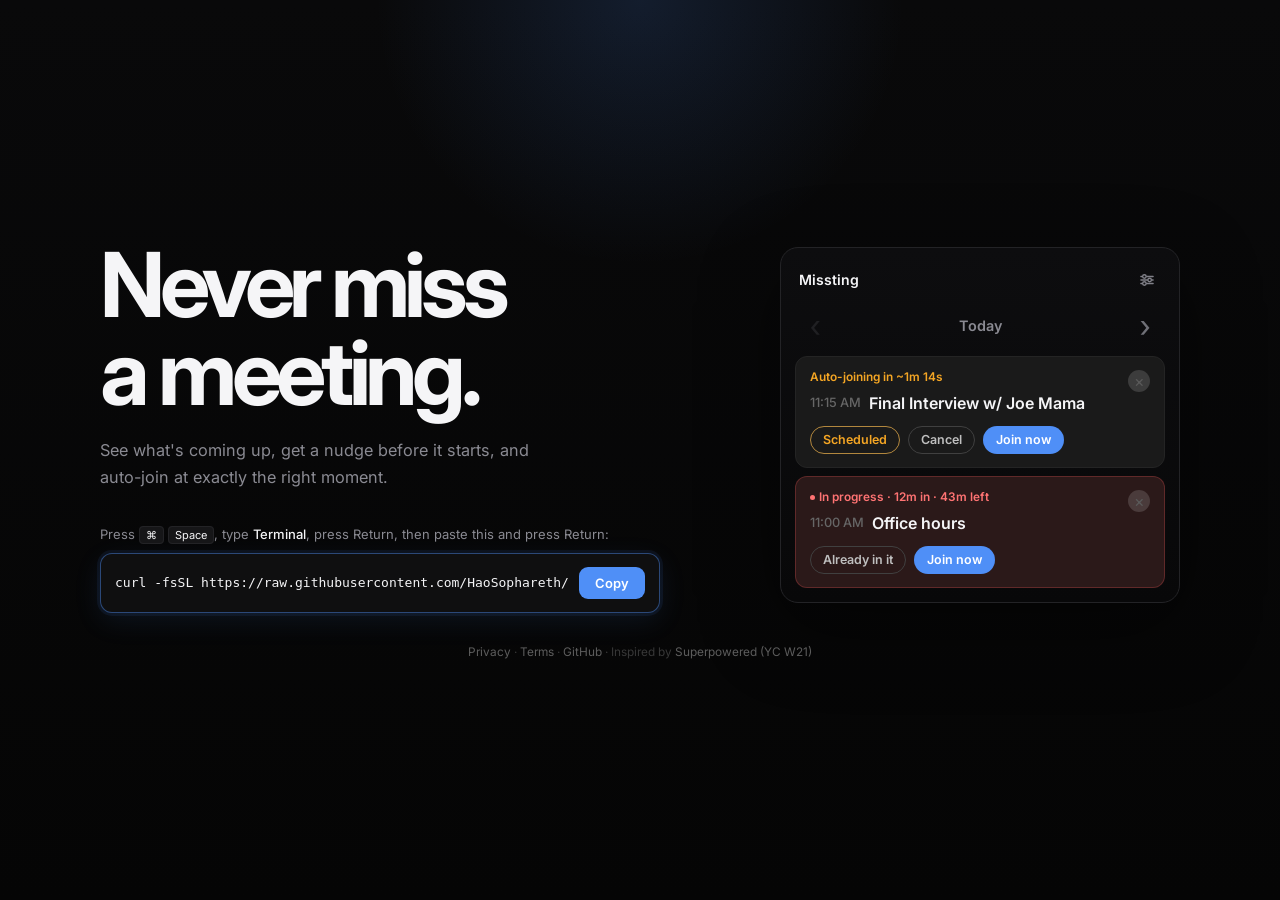
==== commit 8be80b11: "Fix footer landing below the fold on every screen size The footer closed after </main> instead of in" ====
--- a/index.html
+++ b/index.html
@@ -192,10 +192,10 @@
           </div>
         </div>
       </section>
+      <footer class="page-footer">
+        <a href="/privacy" id="privacy-link">Privacy</a> · <a href="/terms" id="terms-link">Terms</a> · <a href="https://github.com/HaoSophareth/missting" target="_blank" rel="noopener">GitHub</a> · Inspired by <a href="https://superpowered.me/download" target="_blank" rel="noopener">Superpowered (YC W21)</a>
+      </footer>
     </main>
-  <footer class="page-footer">
-    <a href="/privacy" id="privacy-link">Privacy</a> · <a href="/terms" id="terms-link">Terms</a> · <a href="https://github.com/HaoSophareth/missting" target="_blank" rel="noopener">GitHub</a> · Inspired by <a href="https://superpowered.me/download" target="_blank" rel="noopener">Superpowered (YC W21)</a>
-  </footer>
 
   <div class="notif-toast" id="notif-toast" aria-live="assertive" hidden>
     <div class="notif-row-top">
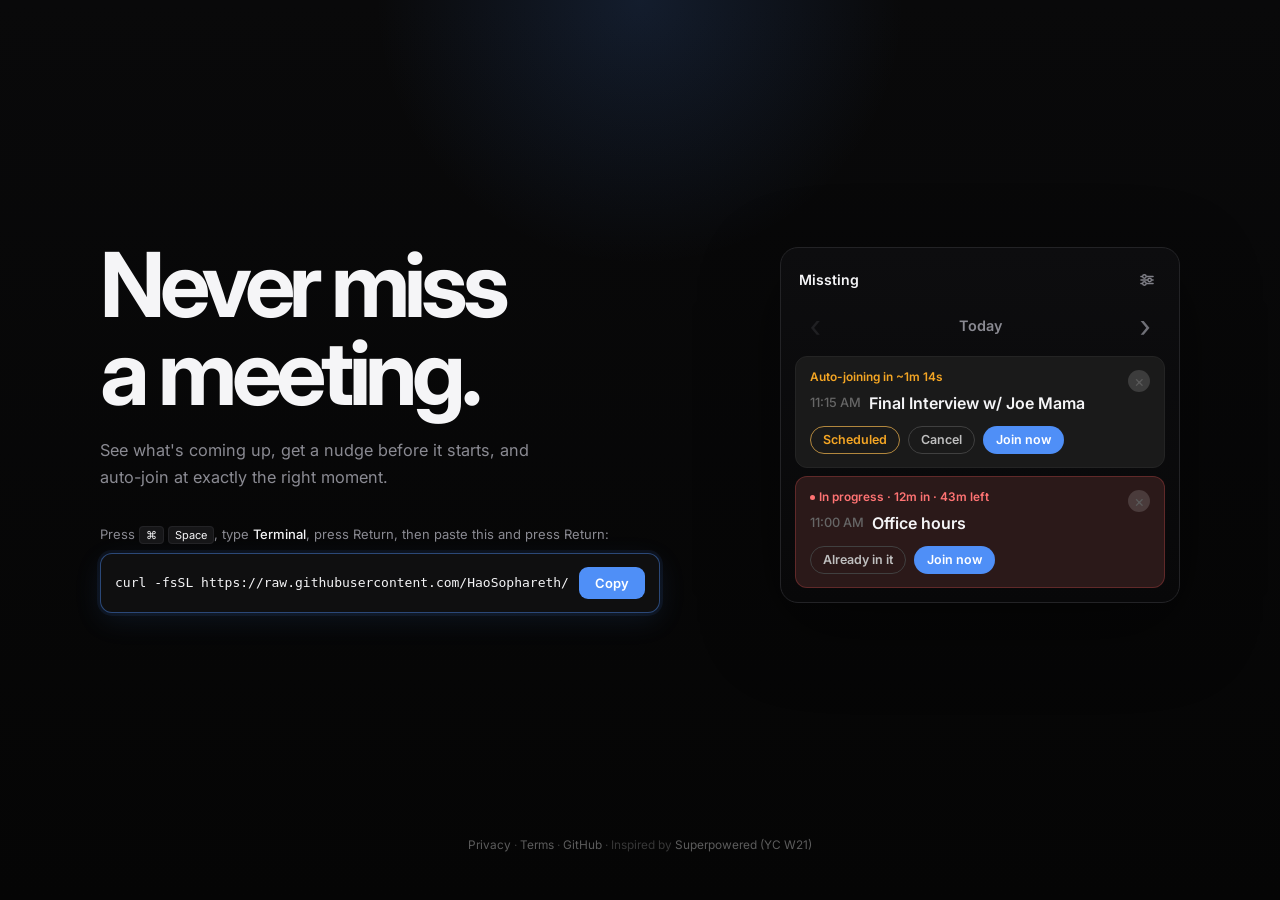
==== commit e0704be4: "Install Vercel Web Analytics # Vercel Web Analytics Implementation  Successfully installed and confi" ====
--- a/index.html
+++ b/index.html
@@ -18,6 +18,10 @@
     <link rel="icon" type="image/png" href="/favicon.png" />
     <link rel="stylesheet" href="styles.css" />
     <script src="script.js" defer></script>
+    <script>
+      window.va = window.va || function () { (window.vaq = window.vaq || []).push(arguments); };
+    </script>
+    <script defer src="/_vercel/insights/script.js"></script>
   </head>
   <body>
     <main class="page">
--- a/styles.css
+++ b/styles.css
@@ -54,7 +54,6 @@
   min-height: 100vh;
   display: flex;
   flex-direction: column;
-  justify-content: center;
   padding: 48px 0;
 }
 
@@ -175,6 +174,7 @@
   grid-template-columns: minmax(0, 1fr) 400px;
   gap: 48px;
   align-items: center;
+  margin: auto 0;
 }
 
 .copy {
